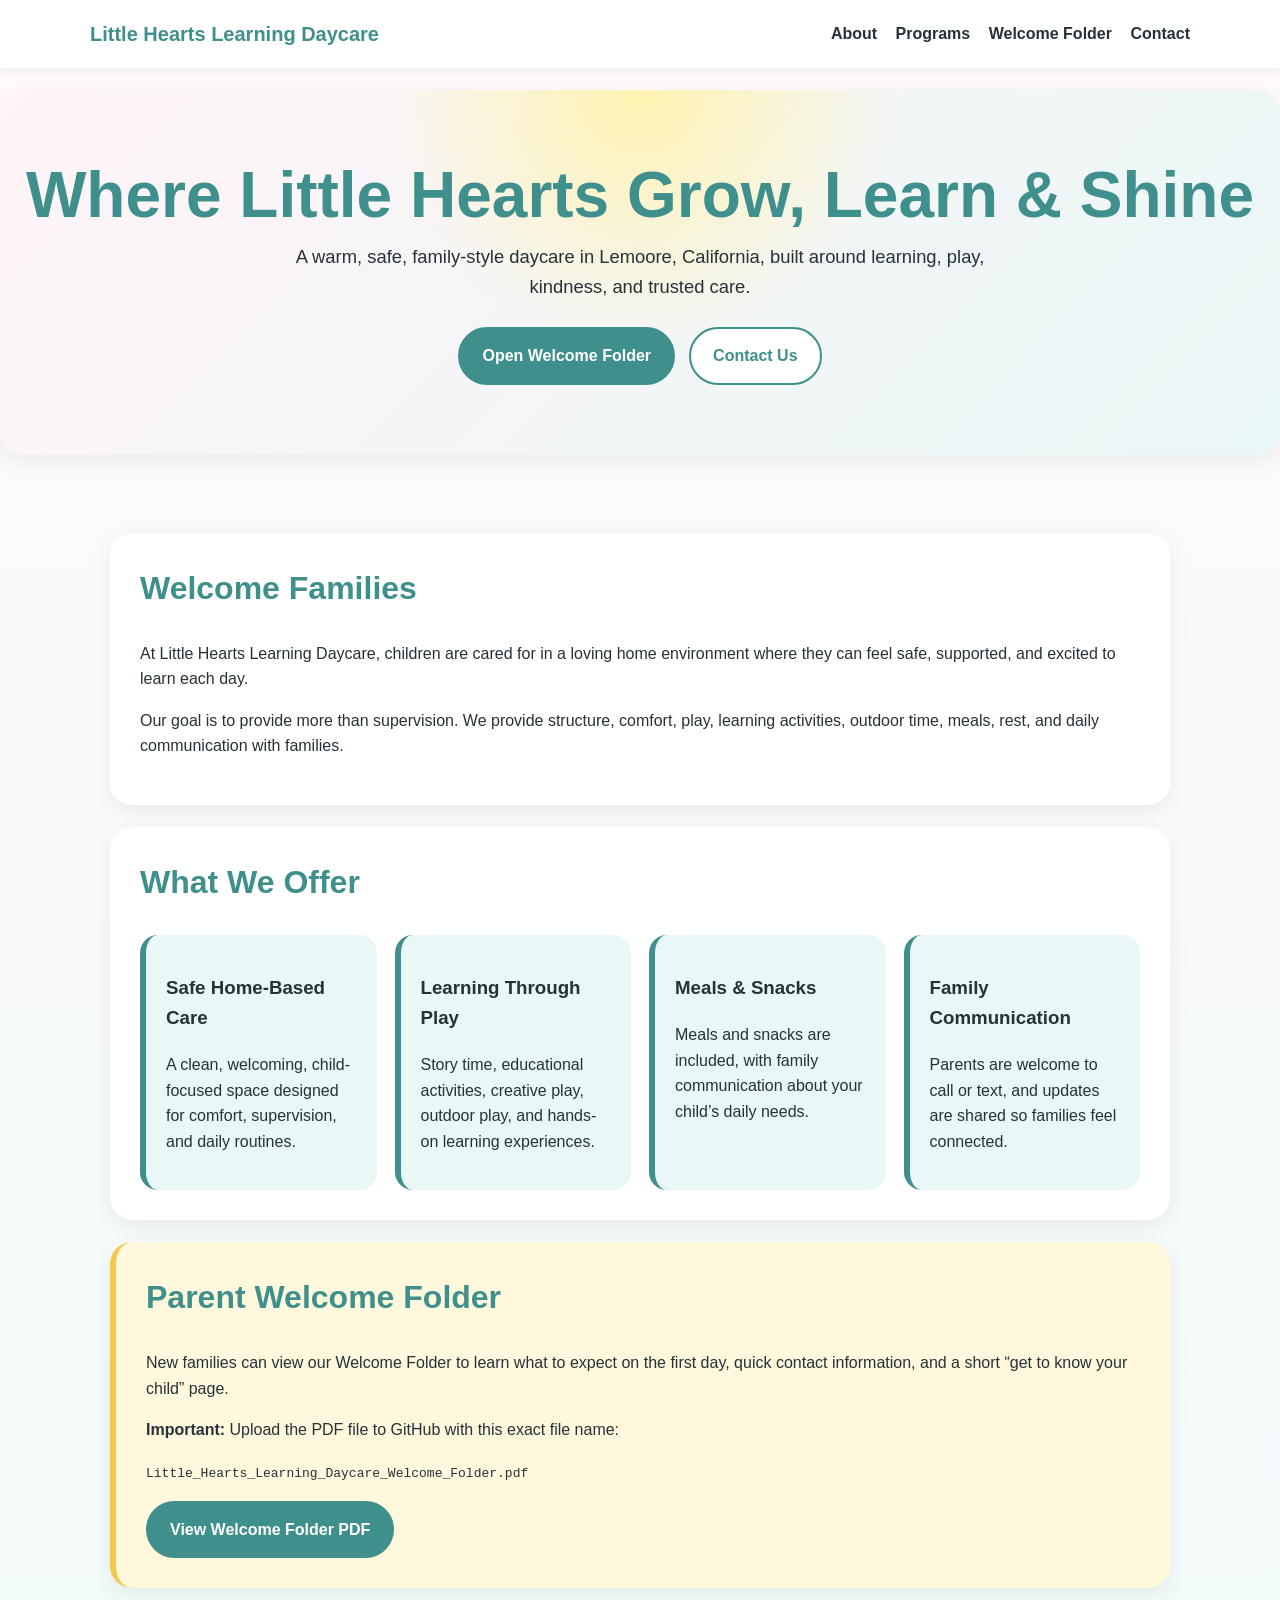
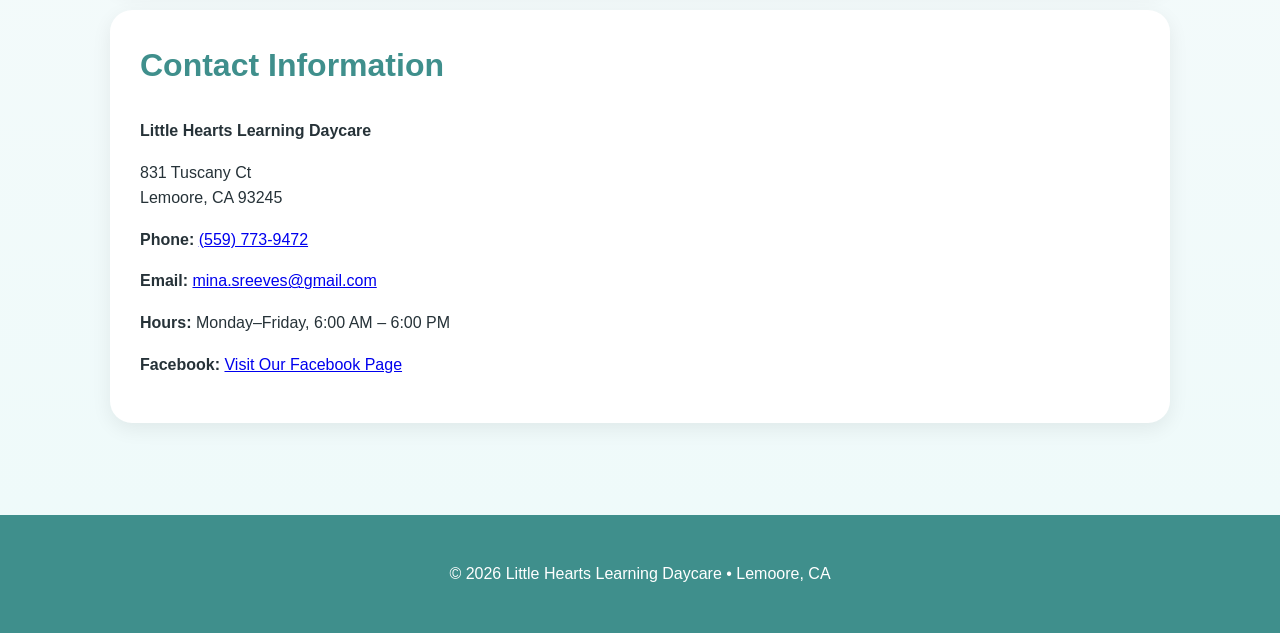
==== Index.html @ b3ef7cb8 "Add files via upload" ====
<!DOCTYPE html>
<html lang="en">
<head>
  <meta charset="UTF-8" />
  <meta name="viewport" content="width=device-width, initial-scale=1.0" />
  <title>Little Hearts Learning Daycare</title>
  <style>
    :root {
      --teal: #3f8f8c;
      --soft-teal: #e9f7f6;
      --pink: #f7b6c8;
      --yellow: #fff3b0;
      --text: #263238;
      --white: #ffffff;
    }

    * { box-sizing: border-box; }

    body {
      margin: 0;
      font-family: Arial, Helvetica, sans-serif;
      color: var(--text);
      background: linear-gradient(180deg, #fffafc 0%, #eefafa 100%);
      line-height: 1.6;
    }

    header {
      background: var(--white);
      padding: 18px 20px;
      box-shadow: 0 2px 10px rgba(0,0,0,0.08);
      position: sticky;
      top: 0;
      z-index: 10;
    }

    nav {
      max-width: 1100px;
      margin: auto;
      display: flex;
      justify-content: space-between;
      align-items: center;
      gap: 16px;
      flex-wrap: wrap;
    }

    .brand {
      font-weight: 800;
      font-size: 1.25rem;
      color: var(--teal);
    }

    .nav-links a {
      color: var(--text);
      text-decoration: none;
      margin-left: 14px;
      font-weight: 700;
    }

    .hero {
      padding: 70px 20px;
      text-align: center;
      background: radial-gradient(circle at top, var(--yellow), transparent 35%), linear-gradient(135deg, #fff4f8, var(--soft-teal));
    }

    .hero h1 {
      font-size: clamp(2.2rem, 5vw, 4rem);
      margin: 0 0 12px;
      color: var(--teal);
      line-height: 1.1;
    }

    .hero p {
      max-width: 760px;
      margin: 0 auto 26px;
      font-size: 1.15rem;
    }

    .button-row {
      display: flex;
      justify-content: center;
      gap: 14px;
      flex-wrap: wrap;
    }

    .btn {
      display: inline-block;
      padding: 14px 22px;
      border-radius: 999px;
      text-decoration: none;
      font-weight: 800;
      border: 2px solid var(--teal);
    }

    .btn-primary {
      background: var(--teal);
      color: var(--white);
    }

    .btn-secondary {
      background: var(--white);
      color: var(--teal);
    }

    main {
      max-width: 1100px;
      margin: auto;
      padding: 34px 20px 70px;
    }

    section {
      background: var(--white);
      border-radius: 22px;
      padding: 30px;
      margin: 22px 0;
      box-shadow: 0 6px 20px rgba(0,0,0,0.07);
    }

    h2 {
      color: var(--teal);
      margin-top: 0;
      font-size: 2rem;
    }

    .cards {
      display: grid;
      grid-template-columns: repeat(auto-fit, minmax(230px, 1fr));
      gap: 18px;
    }

    .card {
      background: var(--soft-teal);
      padding: 20px;
      border-radius: 18px;
      border-left: 6px solid var(--teal);
    }

    .highlight {
      background: #fff8dc;
      border-left: 6px solid #f2c94c;
    }

    ul {
      padding-left: 22px;
    }

    footer {
      text-align: center;
      padding: 30px 20px;
      background: var(--teal);
      color: var(--white);
    }

    footer a { color: var(--white); font-weight: 800; }

    @media (max-width: 700px) {
      .nav-links a {
        display: inline-block;
        margin: 6px 10px 0 0;
      }
      section { padding: 24px 18px; }
    }
  </style>
</head>
<body>
  <header>
    <nav>
      <div class="brand">Little Hearts Learning Daycare</div>
      <div class="nav-links">
        <a href="#about">About</a>
        <a href="#programs">Programs</a>
        <a href="#welcome">Welcome Folder</a>
        <a href="#contact">Contact</a>
      </div>
    </nav>
  </header>

  <section class="hero">
    <h1>Where Little Hearts Grow, Learn & Shine</h1>
    <p>A warm, safe, family-style daycare in Lemoore, California, built around learning, play, kindness, and trusted care.</p>
    <div class="button-row">
      <a class="btn btn-primary" href="Little_Hearts_Learning_Daycare_Welcome_Folder.pdf" target="_blank" rel="noopener">Open Welcome Folder</a>
      <a class="btn btn-secondary" href="#contact">Contact Us</a>
    </div>
  </section>

  <main>
    <section id="about">
      <h2>Welcome Families</h2>
      <p>At Little Hearts Learning Daycare, children are cared for in a loving home environment where they can feel safe, supported, and excited to learn each day.</p>
      <p>Our goal is to provide more than supervision. We provide structure, comfort, play, learning activities, outdoor time, meals, rest, and daily communication with families.</p>
    </section>

    <section id="programs">
      <h2>What We Offer</h2>
      <div class="cards">
        <div class="card">
          <h3>Safe Home-Based Care</h3>
          <p>A clean, welcoming, child-focused space designed for comfort, supervision, and daily routines.</p>
        </div>
        <div class="card">
          <h3>Learning Through Play</h3>
          <p>Story time, educational activities, creative play, outdoor play, and hands-on learning experiences.</p>
        </div>
        <div class="card">
          <h3>Meals & Snacks</h3>
          <p>Meals and snacks are included, with family communication about your child’s daily needs.</p>
        </div>
        <div class="card">
          <h3>Family Communication</h3>
          <p>Parents are welcome to call or text, and updates are shared so families feel connected.</p>
        </div>
      </div>
    </section>

    <section id="welcome" class="highlight">
      <h2>Parent Welcome Folder</h2>
      <p>New families can view our Welcome Folder to learn what to expect on the first day, quick contact information, and a short “get to know your child” page.</p>
      <p><strong>Important:</strong> Upload the PDF file to GitHub with this exact file name:</p>
      <p><code>Little_Hearts_Learning_Daycare_Welcome_Folder.pdf</code></p>
      <a class="btn btn-primary" href="Little_Hearts_Learning_Daycare_Welcome_Folder.pdf" target="_blank" rel="noopener">View Welcome Folder PDF</a>
    </section>

    <section id="contact">
      <h2>Contact Information</h2>
      <p><strong>Little Hearts Learning Daycare</strong></p>
      <p>831 Tuscany Ct<br>Lemoore, CA 93245</p>
      <p><strong>Phone:</strong> <a href="tel:15597739472">(559) 773-9472</a></p>
      <p><strong>Email:</strong> <a href="mailto:mina.sreeves@gmail.com">mina.sreeves@gmail.com</a></p>
      <p><strong>Hours:</strong> Monday–Friday, 6:00 AM – 6:00 PM</p>
      <p><strong>Facebook:</strong> <a href="https://www.facebook.com/profile.php?id=61591168093614" target="_blank" rel="noopener">Visit Our Facebook Page</a></p>
    </section>
  </main>

  <footer>
    <p>© 2026 Little Hearts Learning Daycare • Lemoore, CA</p>
  </footer>
</body>
</html>
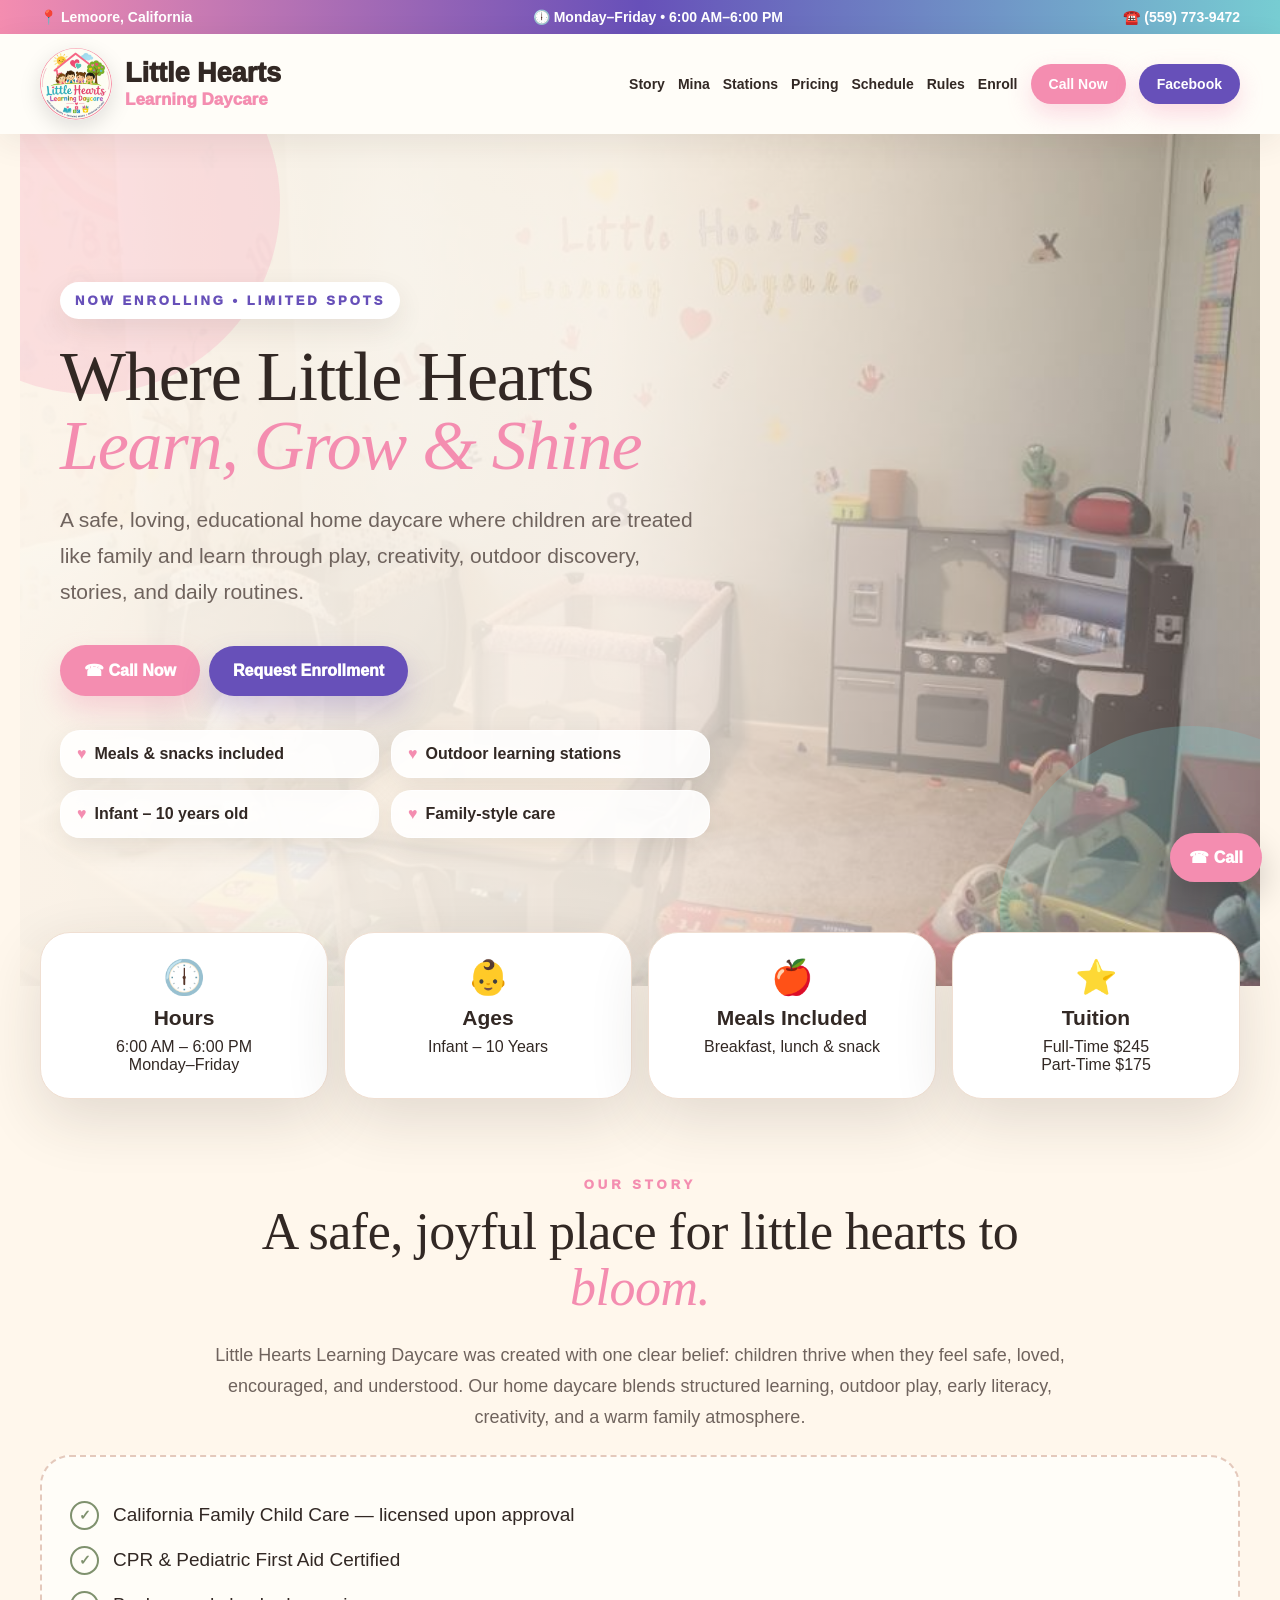
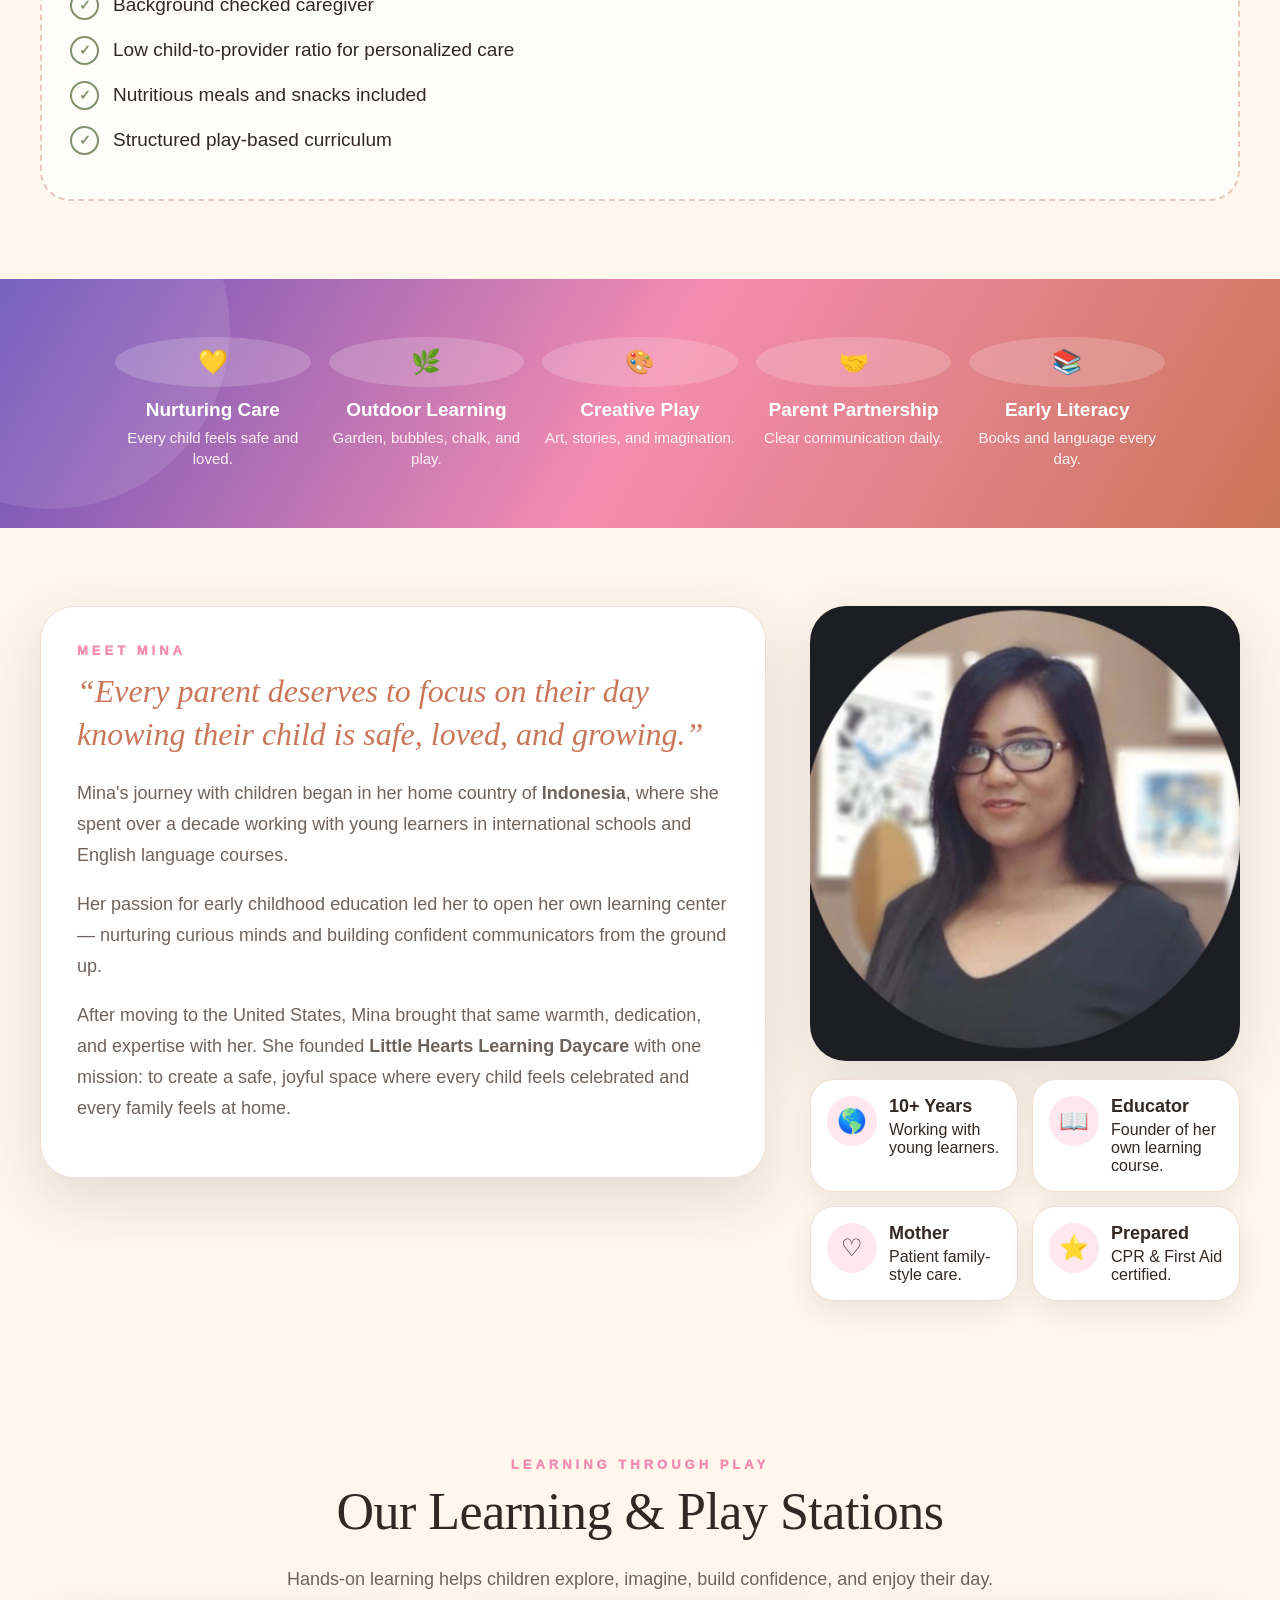
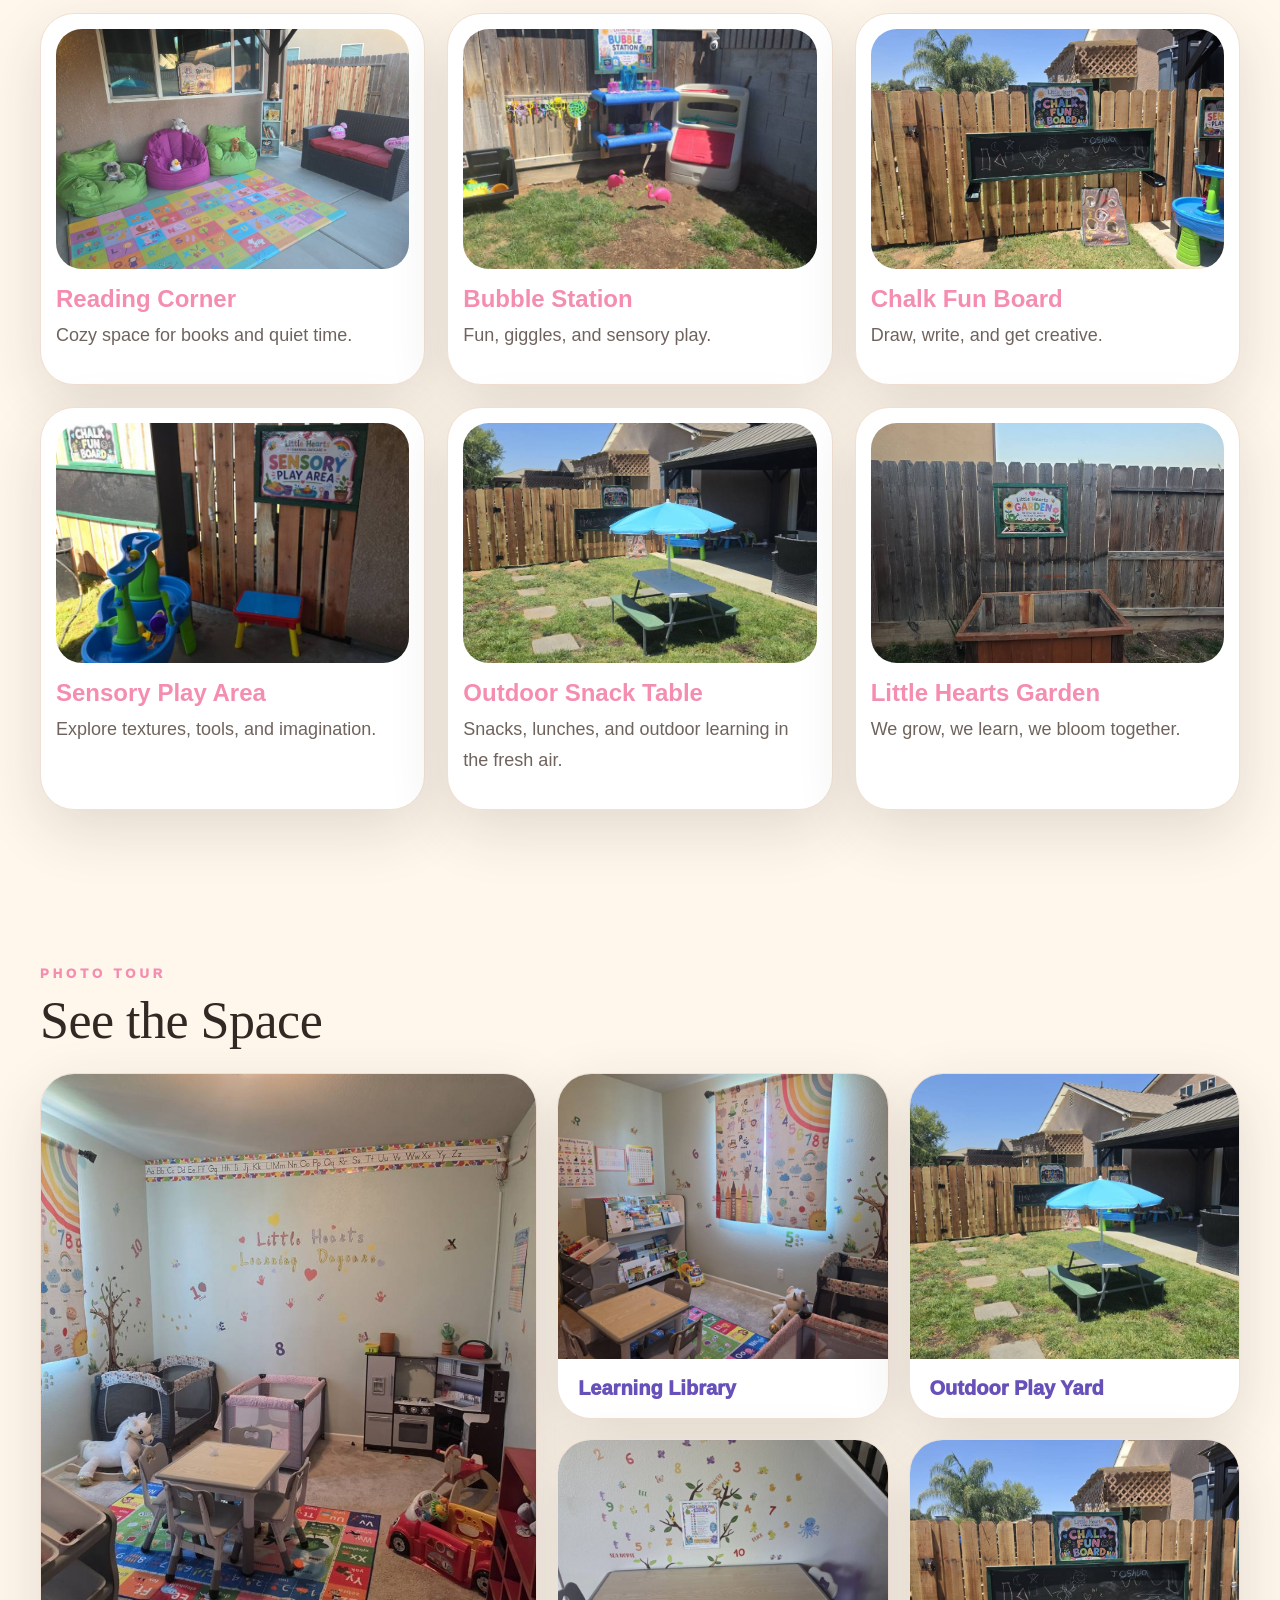
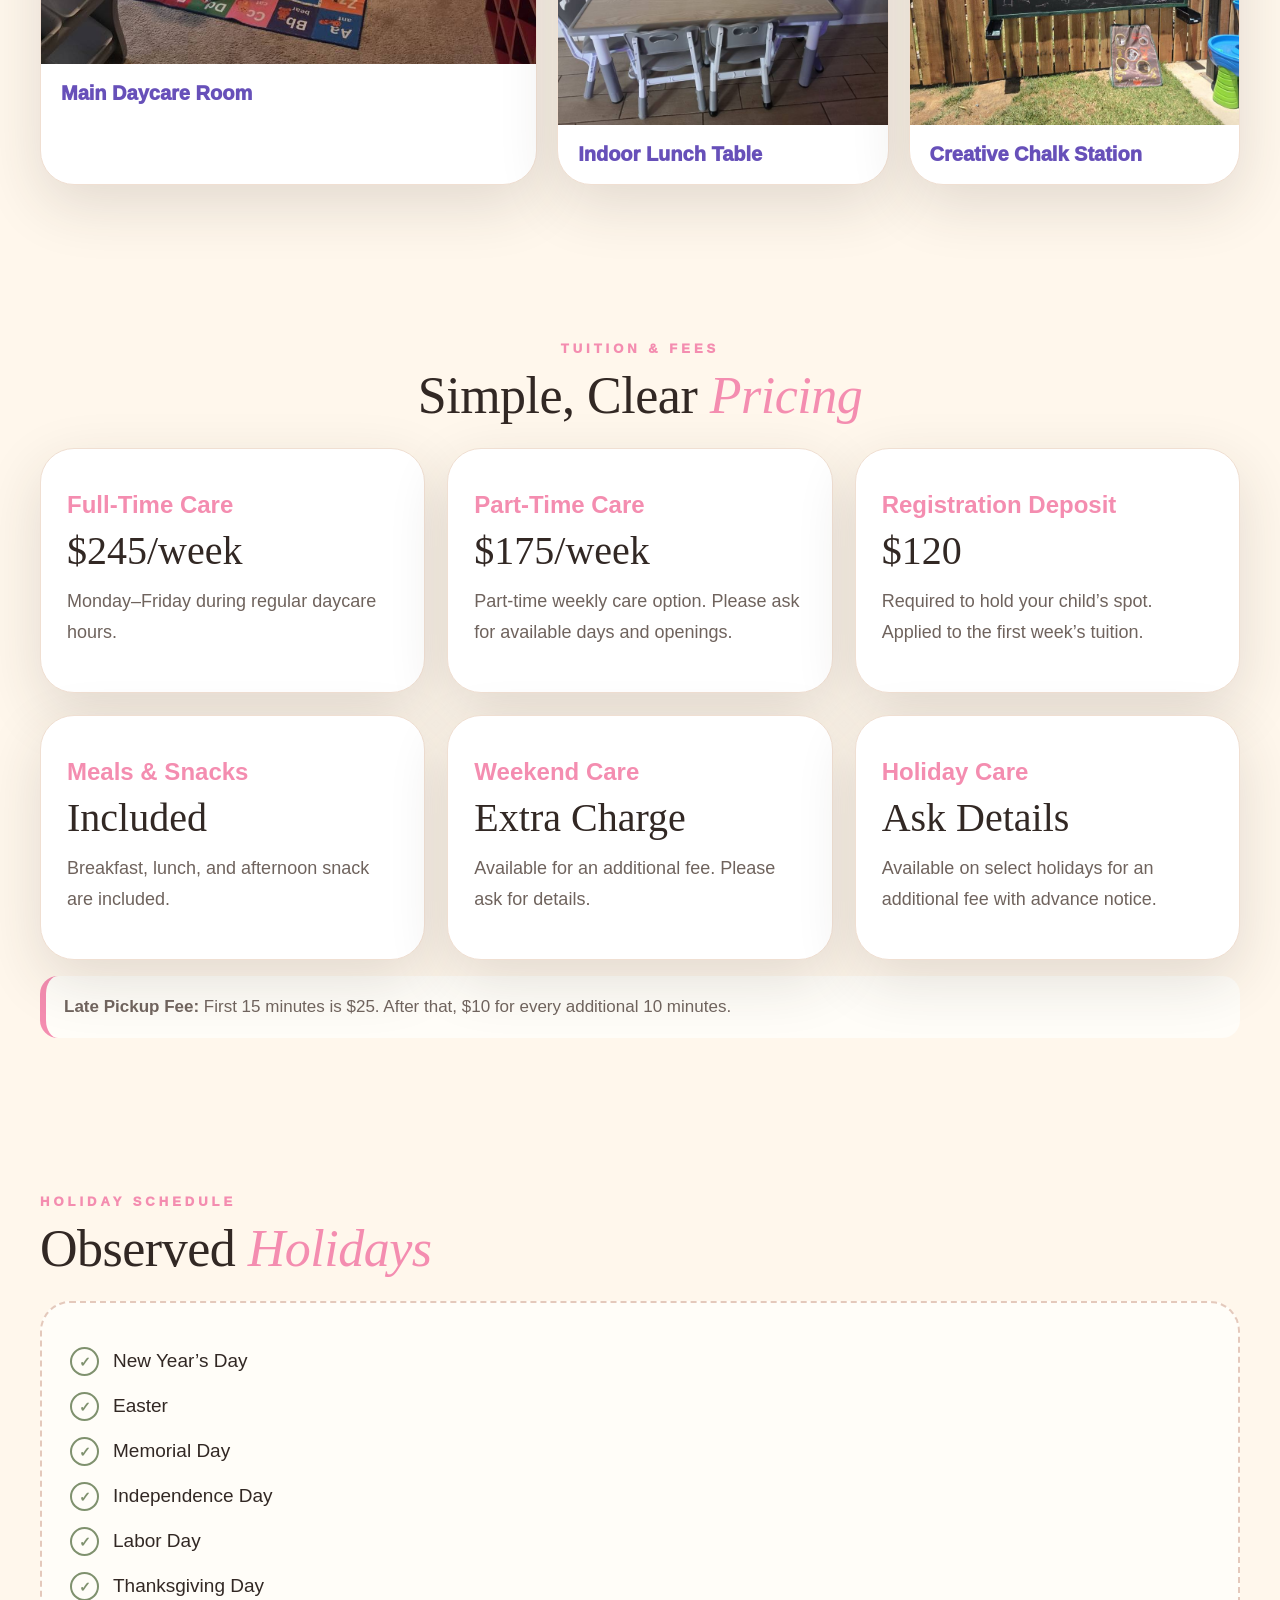
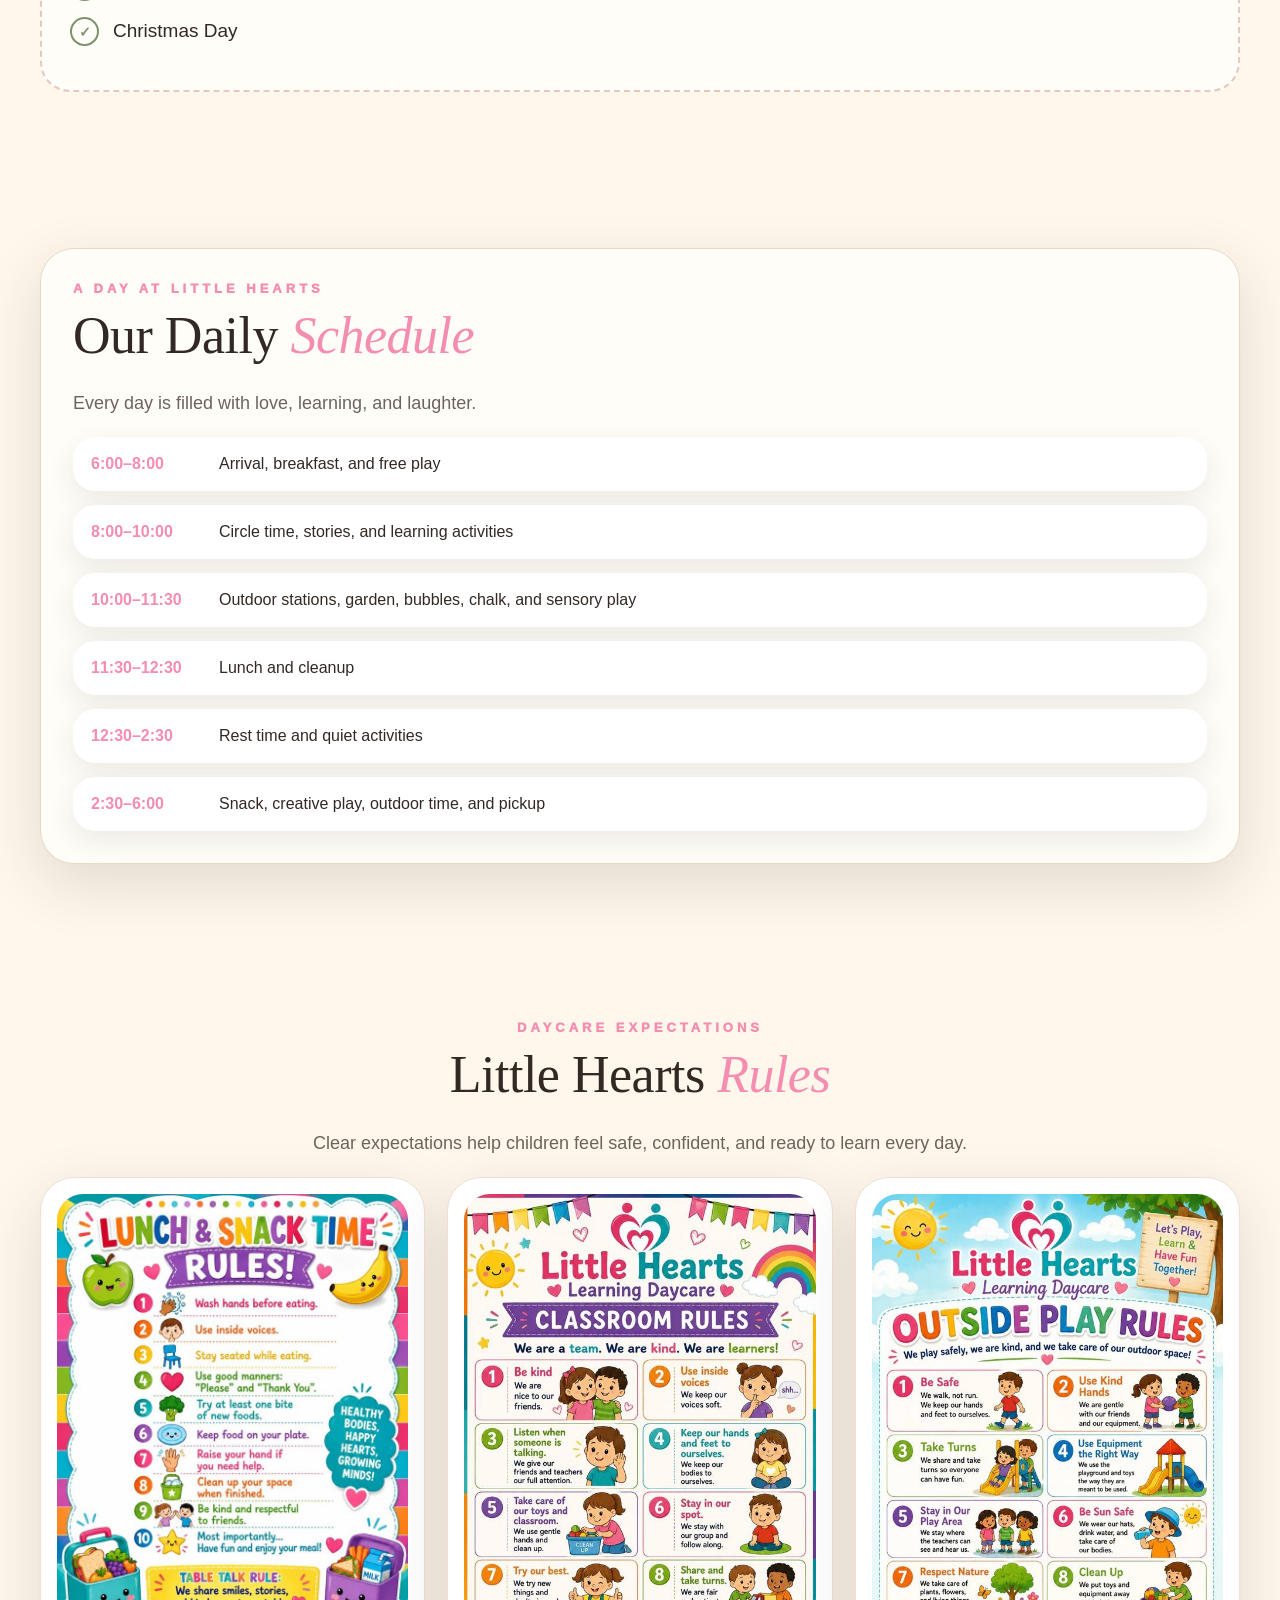
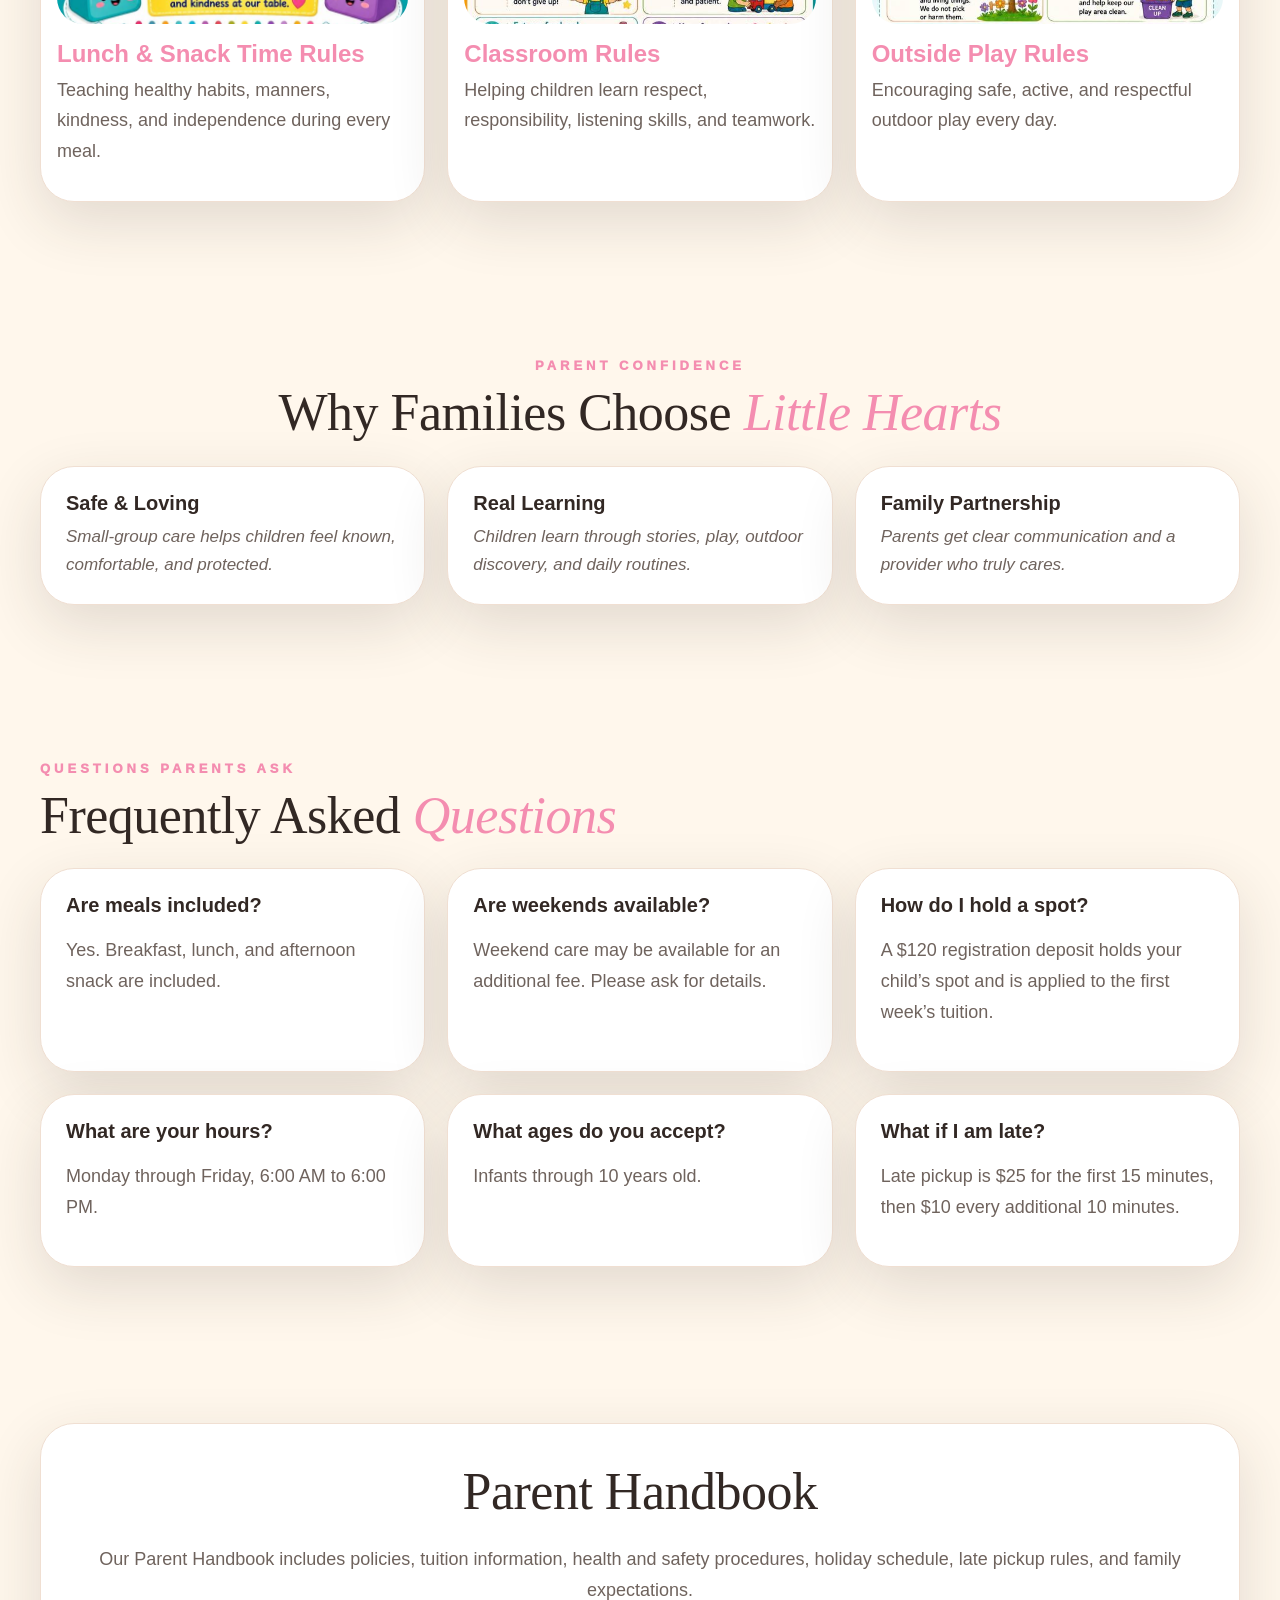
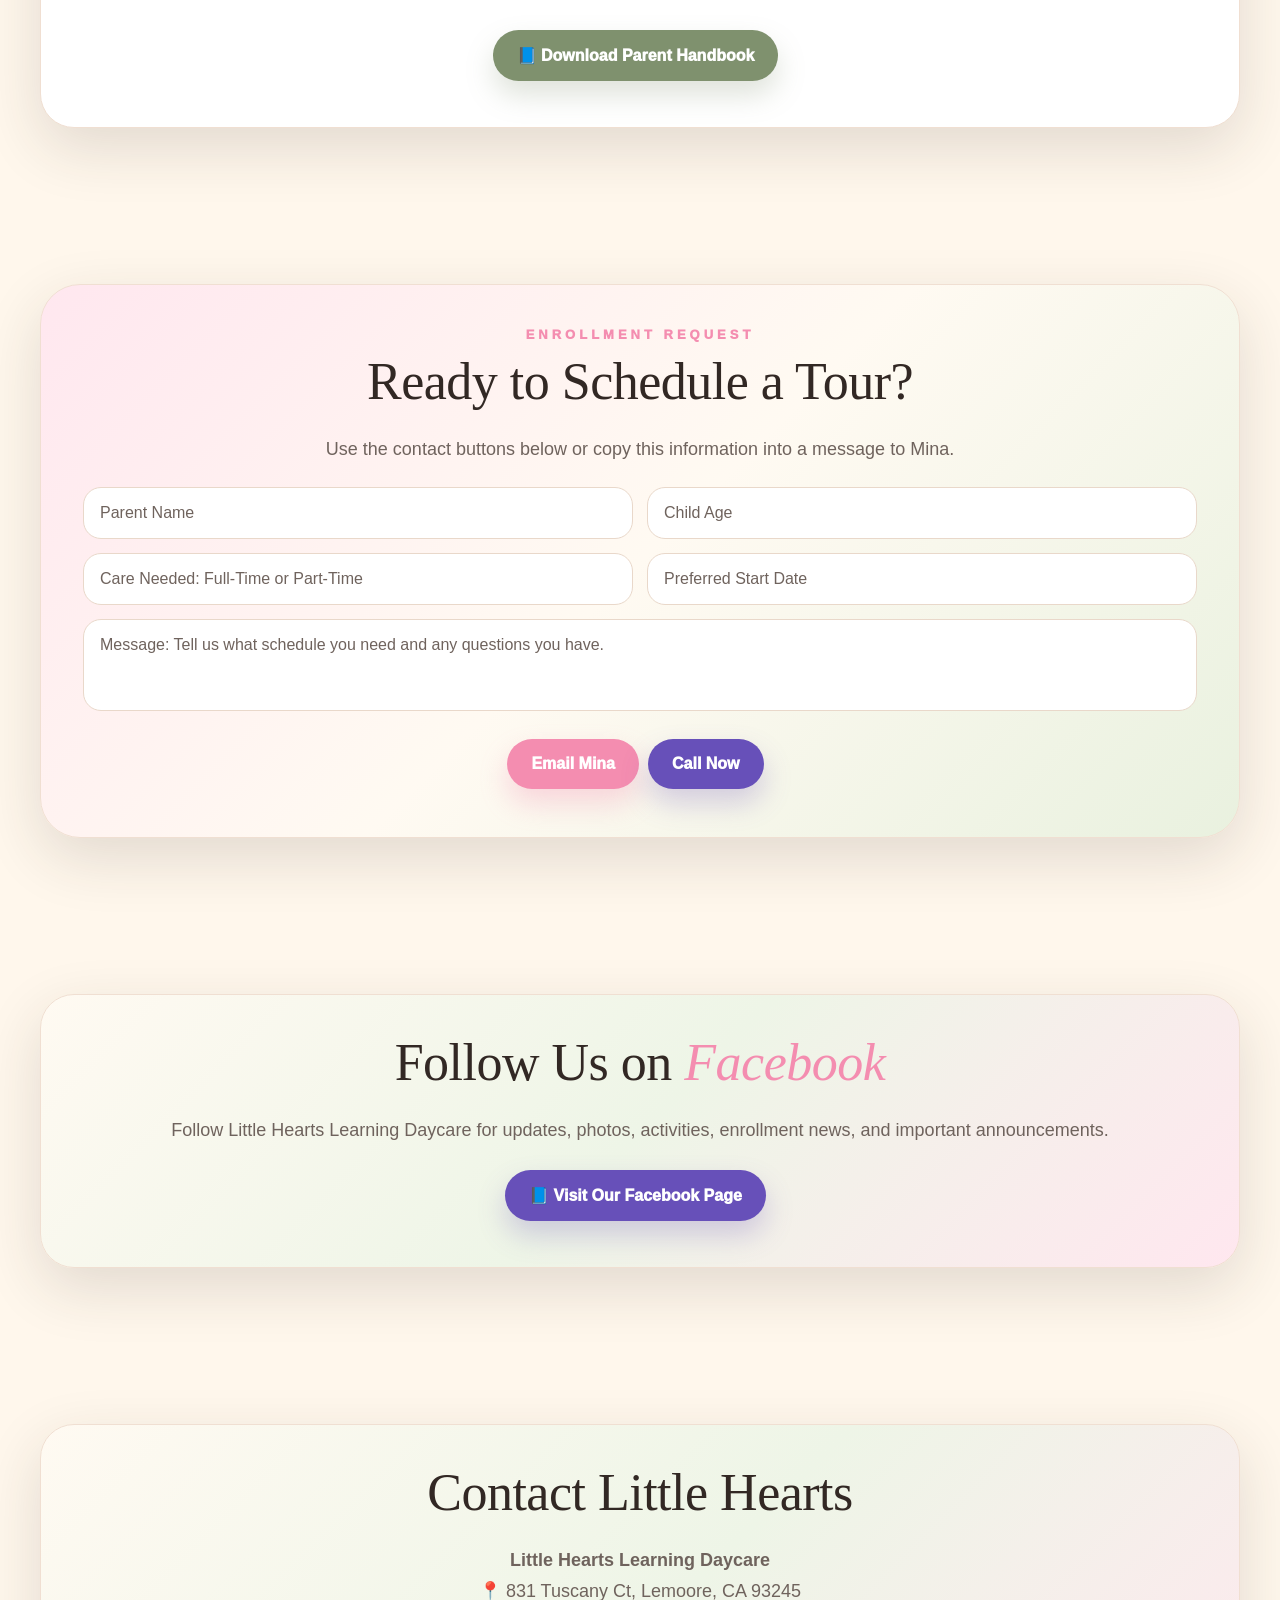
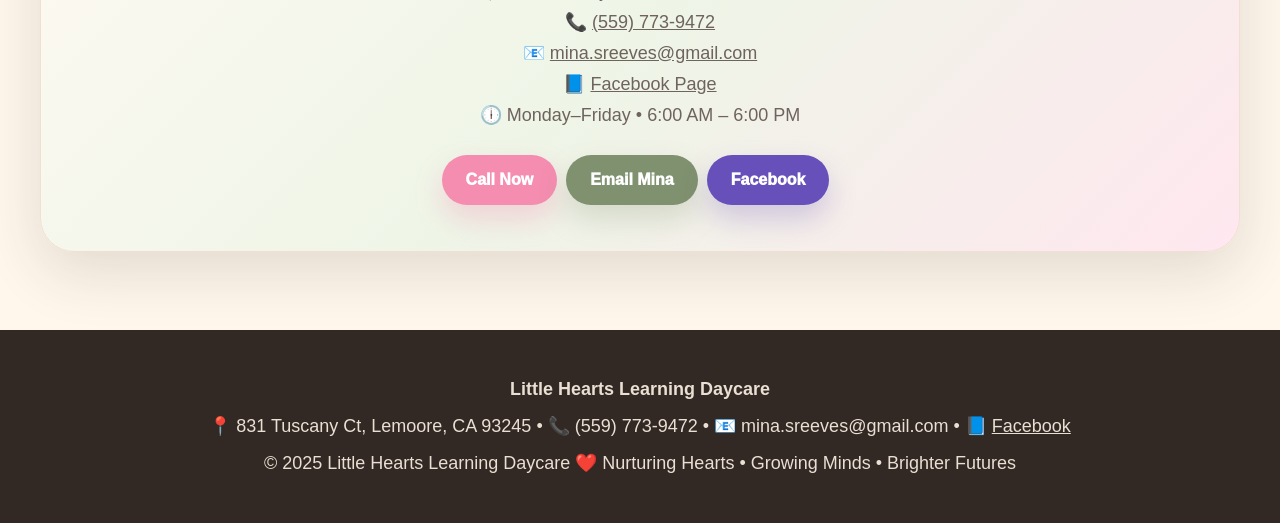
==== commit 20c18df5: "Add files via upload" ====
--- a/Index.html
+++ b/Index.html
@@ -1,238 +1,428 @@
 <!DOCTYPE html>
 <html lang="en">
 <head>
-  <meta charset="UTF-8" />
-  <meta name="viewport" content="width=device-width, initial-scale=1.0" />
-  <title>Little Hearts Learning Daycare</title>
-  <style>
-    :root {
-      --teal: #3f8f8c;
-      --soft-teal: #e9f7f6;
-      --pink: #f7b6c8;
-      --yellow: #fff3b0;
-      --text: #263238;
-      --white: #ffffff;
-    }
-
-    * { box-sizing: border-box; }
-
-    body {
-      margin: 0;
-      font-family: Arial, Helvetica, sans-serif;
-      color: var(--text);
-      background: linear-gradient(180deg, #fffafc 0%, #eefafa 100%);
-      line-height: 1.6;
-    }
-
-    header {
-      background: var(--white);
-      padding: 18px 20px;
-      box-shadow: 0 2px 10px rgba(0,0,0,0.08);
-      position: sticky;
-      top: 0;
-      z-index: 10;
-    }
-
-    nav {
-      max-width: 1100px;
-      margin: auto;
-      display: flex;
-      justify-content: space-between;
-      align-items: center;
-      gap: 16px;
-      flex-wrap: wrap;
-    }
-
-    .brand {
-      font-weight: 800;
-      font-size: 1.25rem;
-      color: var(--teal);
-    }
-
-    .nav-links a {
-      color: var(--text);
-      text-decoration: none;
-      margin-left: 14px;
-      font-weight: 700;
-    }
-
-    .hero {
-      padding: 70px 20px;
-      text-align: center;
-      background: radial-gradient(circle at top, var(--yellow), transparent 35%), linear-gradient(135deg, #fff4f8, var(--soft-teal));
-    }
-
-    .hero h1 {
-      font-size: clamp(2.2rem, 5vw, 4rem);
-      margin: 0 0 12px;
-      color: var(--teal);
-      line-height: 1.1;
-    }
-
-    .hero p {
-      max-width: 760px;
-      margin: 0 auto 26px;
-      font-size: 1.15rem;
-    }
-
-    .button-row {
-      display: flex;
-      justify-content: center;
-      gap: 14px;
-      flex-wrap: wrap;
-    }
-
-    .btn {
-      display: inline-block;
-      padding: 14px 22px;
-      border-radius: 999px;
-      text-decoration: none;
-      font-weight: 800;
-      border: 2px solid var(--teal);
-    }
-
-    .btn-primary {
-      background: var(--teal);
-      color: var(--white);
-    }
-
-    .btn-secondary {
-      background: var(--white);
-      color: var(--teal);
-    }
-
-    main {
-      max-width: 1100px;
-      margin: auto;
-      padding: 34px 20px 70px;
-    }
-
-    section {
-      background: var(--white);
-      border-radius: 22px;
-      padding: 30px;
-      margin: 22px 0;
-      box-shadow: 0 6px 20px rgba(0,0,0,0.07);
-    }
-
-    h2 {
-      color: var(--teal);
-      margin-top: 0;
-      font-size: 2rem;
-    }
-
-    .cards {
-      display: grid;
-      grid-template-columns: repeat(auto-fit, minmax(230px, 1fr));
-      gap: 18px;
-    }
-
-    .card {
-      background: var(--soft-teal);
-      padding: 20px;
-      border-radius: 18px;
-      border-left: 6px solid var(--teal);
-    }
-
-    .highlight {
-      background: #fff8dc;
-      border-left: 6px solid #f2c94c;
-    }
-
-    ul {
-      padding-left: 22px;
-    }
-
-    footer {
-      text-align: center;
-      padding: 30px 20px;
-      background: var(--teal);
-      color: var(--white);
-    }
-
-    footer a { color: var(--white); font-weight: 800; }
-
-    @media (max-width: 700px) {
-      .nav-links a {
-        display: inline-block;
-        margin: 6px 10px 0 0;
-      }
-      section { padding: 24px 18px; }
-    }
-  </style>
+<meta charset="UTF-8">
+<meta name="viewport" content="width=device-width, initial-scale=1.0">
+<title>Little Hearts Learning Daycare | Lemoore, CA</title>
+<meta name="description" content="Little Hearts Learning Daycare at 831 Tuscany Ct in Lemoore, CA. Loving home daycare with meals, learning stations, outdoor play, and family-style care for infants through 10 years old.">
+<style>
+:root {
+  --cream:#fff7ec;
+  --soft:#fffdf8;
+  --pink:#f48db0;
+  --pink-soft:#ffe7ef;
+  --purple:#6750b9;
+  --terra:#ca7658;
+  --terra-dark:#a85c41;
+  --teal:#77cdd2;
+  --sage:#7f916e;
+  --sage-soft:#e9f1df;
+  --yellow:#ffd66e;
+  --brown:#322824;
+  --muted:#6f635d;
+  --white:#fff;
+  --shadow:0 20px 60px rgba(50,40,36,.14);
+  --soft-shadow:0 10px 28px rgba(50,40,36,.09);
+}
+*{box-sizing:border-box}
+html{scroll-behavior:smooth}
+body{margin:0;background:var(--cream);color:var(--brown);font-family:Arial, Helvetica, sans-serif;overflow-x:hidden}
+a{color:inherit}
+img{max-width:100%}
+.topbar{background:linear-gradient(90deg,var(--pink),var(--purple),var(--teal));color:white;font-weight:900;font-size:14px}
+.topbar-inner{max-width:1240px;margin:auto;padding:9px 20px;display:flex;gap:14px;justify-content:space-between;flex-wrap:wrap}
+.header{position:sticky;top:0;z-index:50;background:rgba(255,253,248,.96);backdrop-filter:blur(12px);box-shadow:0 8px 30px rgba(50,40,36,.08)}
+.nav{max-width:1240px;margin:auto;padding:14px 20px;display:flex;align-items:center;justify-content:space-between;gap:18px}
+.brand{display:flex;align-items:center;gap:13px;text-decoration:none}
+.brand img{width:72px;height:72px;border-radius:50%;object-fit:cover;box-shadow:0 7px 22px rgba(0,0,0,.13)}
+.brand-title{font-weight:950;font-size:27px;line-height:1.02}
+.brand-title span{display:block;color:var(--pink);font-size:17px;margin-top:3px}
+.links a{text-decoration:none;font-weight:900;margin-left:13px;font-size:14px;color:var(--brown)}
+.links a:hover{color:var(--pink)}
+.links .pill{background:var(--pink);color:white;padding:12px 18px;border-radius:999px;box-shadow:0 10px 24px rgba(244,141,176,.32)}
+.hero{position:relative;min-height:720px;display:grid;align-items:center;overflow:hidden;background:
+linear-gradient(90deg,rgba(255,247,236,.96) 0%,rgba(255,247,236,.88) 48%,rgba(255,247,236,.18) 100%),
+url('[data-uri]') center/cover no-repeat}
+.hero:before{content:"";position:absolute;left:-120px;top:-120px;width:380px;height:380px;border-radius:50%;background:rgba(244,141,176,.22)}
+.hero:after{content:"";position:absolute;right:-120px;bottom:-120px;width:380px;height:380px;border-radius:50%;background:rgba(119,205,210,.24)}
+.hero-inner{max-width:1240px;margin:auto;padding:70px 20px;position:relative;z-index:1;width:100%}
+.hero-content{max-width:650px}
+.kicker{display:inline-flex;align-items:center;gap:8px;letter-spacing:3px;text-transform:uppercase;color:var(--purple);font-weight:950;font-size:13px;background:white;padding:11px 15px;border-radius:999px;box-shadow:var(--soft-shadow)}
+h1{font-family:Georgia,serif;font-weight:500;font-size:70px;line-height:.98;margin:24px 0 22px;letter-spacing:-1.2px}
+h1 em,h2 em{color:var(--pink);font-style:italic}
+.lead{font-size:21px;line-height:1.72;color:var(--muted)}
+.hero-actions{margin:28px 0}
+.btn{display:inline-flex;align-items:center;justify-content:center;gap:9px;text-decoration:none;background:var(--pink);color:white;border:0;padding:16px 24px;border-radius:999px;font-weight:950;box-shadow:0 14px 28px rgba(244,141,176,.32);margin:6px 9px 6px 0;transition:.2s}
+.btn:hover{transform:translateY(-2px)}
+.btn.purple{background:var(--purple);box-shadow:0 14px 28px rgba(103,80,185,.25)}
+.btn.sage{background:var(--sage);box-shadow:0 14px 28px rgba(127,145,110,.25)}
+.hero-mini{display:grid;grid-template-columns:repeat(2,1fr);gap:12px;margin-top:26px}
+.mini-pill{background:rgba(255,255,255,.88);border:1px solid rgba(255,255,255,.8);border-radius:20px;padding:14px 16px;font-weight:900;box-shadow:var(--soft-shadow)}
+.mini-pill:before{content:"♥";color:var(--pink);margin-right:8px}
+.quick{max-width:1240px;margin:-54px auto 0;position:relative;z-index:3;display:grid;grid-template-columns:repeat(4,1fr);gap:16px;padding:0 20px}
+.qcard{background:white;border-radius:30px;padding:24px;text-align:center;box-shadow:var(--shadow);border:1px solid #f0dfd2}
+.qicon{font-size:34px;margin-bottom:9px}
+.qcard b{display:block;font-size:21px;margin-bottom:8px}
+section{max-width:1240px;margin:auto;padding:78px 20px}
+.section-kicker{letter-spacing:4px;text-transform:uppercase;color:var(--pink);font-weight:950;font-size:13px;margin-bottom:12px}
+h2{font-family:Georgia,serif;font-size:52px;line-height:1.08;font-weight:500;margin:0 0 24px;letter-spacing:-.5px}
+p{font-size:18px;line-height:1.72;color:var(--muted)}
+.center{text-align:center;max-width:850px;margin-left:auto;margin-right:auto}
+.split{display:grid;grid-template-columns:1fr 430px;gap:44px;align-items:start}
+.panel,.station,.price,.gallery-card,.faq,.contact-card,.handbook,.testimonial{background:white;border:1px solid #f0dfd2;border-radius:34px;box-shadow:var(--shadow)}
+.panel{padding:36px}
+.quote{font-family:Georgia,serif;color:var(--terra);font-size:32px;line-height:1.34;font-style:italic;margin:0 0 22px}
+.mina-photo{width:100%;border-radius:36px;box-shadow:var(--shadow);display:block}
+.trust-grid{display:grid;grid-template-columns:repeat(2,1fr);gap:14px;margin-top:18px}
+.trust{background:white;border-radius:24px;padding:16px;display:flex;gap:12px;align-items:flex-start;box-shadow:var(--soft-shadow);border:1px solid #f0dfd2}
+.ico{min-width:50px;height:50px;border-radius:50%;display:grid;place-items:center;background:var(--pink-soft);font-size:24px}
+.trust b{display:block;font-size:18px;margin-bottom:4px}
+.value-band{background:linear-gradient(120deg,var(--purple),var(--pink),var(--terra));color:white;padding:58px 20px;position:relative;overflow:hidden}
+.value-band:before{content:"";position:absolute;width:360px;height:360px;border-radius:50%;background:rgba(255,255,255,.10);left:-130px;top:-130px}
+.value-inner{max-width:1050px;margin:auto;display:grid;grid-template-columns:repeat(5,1fr);gap:18px;position:relative;z-index:1}
+.value{text-align:center}
+.value .ico{margin:auto auto 12px;background:rgba(255,255,255,.18);color:white}
+.value b{color:white;font-size:19px}
+.value span{display:block;color:#fff1f4;font-size:15px;line-height:1.45;margin-top:6px}
+.station-grid{display:grid;grid-template-columns:repeat(3,1fr);gap:22px}
+.station{overflow:hidden;padding:15px;transition:.2s}
+.station:hover{transform:translateY(-5px)}
+.station img{width:100%;height:240px;object-fit:cover;border-radius:26px;display:block}
+.station h3,.price h3{color:var(--pink);font-size:24px;margin:16px 0 7px}
+.station p,.price p{margin-top:0}
+.gallery-strip{display:grid;grid-template-columns:1.2fr .8fr .8fr;gap:20px}
+.gallery-card{overflow:hidden}
+.gallery-card img{width:100%;height:285px;object-fit:cover;display:block}
+.gallery-card.featured img{height:590px}
+.gallery-card div{padding:18px 20px;font-size:20px;font-weight:950;color:var(--purple)}
+.price-grid,.faq-grid,.testimonial-grid{display:grid;grid-template-columns:repeat(3,1fr);gap:22px}
+.price{padding:26px}
+.big{font-family:Georgia,serif;font-size:40px;color:var(--brown);margin:8px 0 12px}
+.note{background:var(--soft);border-left:6px solid var(--pink);padding:18px;border-radius:18px;margin-top:16px;color:var(--muted);font-size:17px;line-height:1.55}
+.schedule{background:var(--soft);border:1px solid #ead9c4;border-radius:34px;padding:32px;box-shadow:var(--shadow)}
+.timeline{display:grid;gap:14px}
+.time{display:flex;gap:18px;background:white;padding:18px;border-radius:22px;box-shadow:var(--soft-shadow)}
+.time b{color:var(--pink);min-width:110px}
+.faq,.testimonial{padding:25px}
+.faq b,.testimonial b{font-size:20px;color:var(--brown)}
+.testimonial em{display:block;color:var(--muted);line-height:1.65;font-size:17px;margin-top:8px}
+.checklist{background:var(--soft);border:2px dashed #e4c9bc;border-radius:30px;padding:28px;margin-top:22px}
+.check{display:flex;gap:14px;align-items:flex-start;margin:16px 0;font-size:19px;line-height:1.45}
+.check:before{content:"✓";color:var(--sage);font-weight:950;border:2px solid var(--sage);border-radius:50%;width:25px;height:25px;display:grid;place-items:center;flex:0 0 25px;font-size:14px}
+.enroll{background:linear-gradient(135deg,var(--pink-soft),#fffaf2,var(--sage-soft));border-radius:40px;padding:42px;box-shadow:var(--shadow);border:1px solid #f0dfd2}
+.form-grid{display:grid;grid-template-columns:repeat(2,1fr);gap:14px;margin-top:22px}
+.fake-input{background:white;border:1px solid #e9d8ca;border-radius:18px;padding:16px;color:var(--muted);text-align:left}
+.fake-input.full{grid-column:1/-1;min-height:92px}
+.handbook,.contact-card{text-align:center;padding:40px}
+.contact-card{background:linear-gradient(135deg,#fffaf2,#eef5e7,#ffe7ef)}
+.footer{background:var(--brown);color:white;padding:38px 20px;text-align:center}
+.footer p{color:#eadfd3;margin:6px 0}
+.float-call{position:fixed;right:18px;bottom:18px;background:var(--pink);color:white;text-decoration:none;padding:15px 19px;border-radius:999px;font-weight:950;box-shadow:0 16px 34px rgba(0,0,0,.22);z-index:80}
+@media(max-width:940px){
+  .topbar-inner{justify-content:center;text-align:center}
+  .nav{display:block;text-align:center}
+  .brand{justify-content:center}
+  .links{margin-top:12px}
+  .links a{display:inline-block;margin:6px 8px}
+  .hero{min-height:auto}
+  .hero-grid,.split,.gallery-strip{grid-template-columns:1fr}
+  .quick,.station-grid,.price-grid,.faq-grid,.testimonial-grid,.trust-grid,.value-inner,.form-grid{grid-template-columns:1fr}
+  h1{font-size:44px}
+  h2{font-size:37px}
+  .hero-mini{grid-template-columns:1fr}
+  .gallery-card.featured img,.gallery-card img{height:auto}
+  .time{display:block}
+  .time b{display:block;margin-bottom:6px}
+}
+
+.rules-grid{display:grid;grid-template-columns:repeat(3,1fr);gap:22px}
+.rule-card{background:white;border:1px solid #f0dfd2;border-radius:34px;box-shadow:var(--shadow);padding:16px;overflow:hidden;transition:.2s}
+.rule-card:hover{transform:translateY(-4px)}
+.rule-card a{display:block;text-decoration:none}
+.rule-card img{width:100%;height:430px;object-fit:cover;object-position:top;border-radius:26px;display:block}
+.rule-card h3{color:var(--pink);font-size:24px;margin:16px 0 7px}
+.rule-card p{margin-top:0}
+@media(max-width:940px){.rules-grid{grid-template-columns:1fr}.rule-card img{height:auto}}
+
+</style>
+
+<script type="application/ld+json">
+{
+  "@context": "https://schema.org",
+  "@type": "ChildCare",
+  "name": "Little Hearts Learning Daycare",
+  "description": "A safe, loving, educational home daycare in Lemoore, California.",
+  "address": {
+    "@type": "PostalAddress",
+    "streetAddress": "831 Tuscany Ct",
+    "addressLocality": "Lemoore",
+    "addressRegion": "CA",
+    "postalCode": "93245",
+    "addressCountry": "US"
+  },
+  "telephone": "+1-559-773-9472",
+  "email": "mina.sreeves@gmail.com",
+  "openingHours": "Mo-Fr 06:00-18:00",
+  "url": "https://minasreeves-bit.github.io/little-hearts-learning-daycare/"
+}
+</script>
+
 </head>
 <body>
-  <header>
-    <nav>
-      <div class="brand">Little Hearts Learning Daycare</div>
-      <div class="nav-links">
-        <a href="#about">About</a>
-        <a href="#programs">Programs</a>
-        <a href="#welcome">Welcome Folder</a>
-        <a href="#contact">Contact</a>
+<div class="topbar"><div class="topbar-inner"><div>📍 Lemoore, California</div><div>🕕 Monday–Friday • 6:00 AM–6:00 PM</div><div>☎️ (559) 773-9472</div></div></div>
+<header class="header">
+  <div class="nav">
+    <a class="brand" href="#home"><img src="[data-uri]